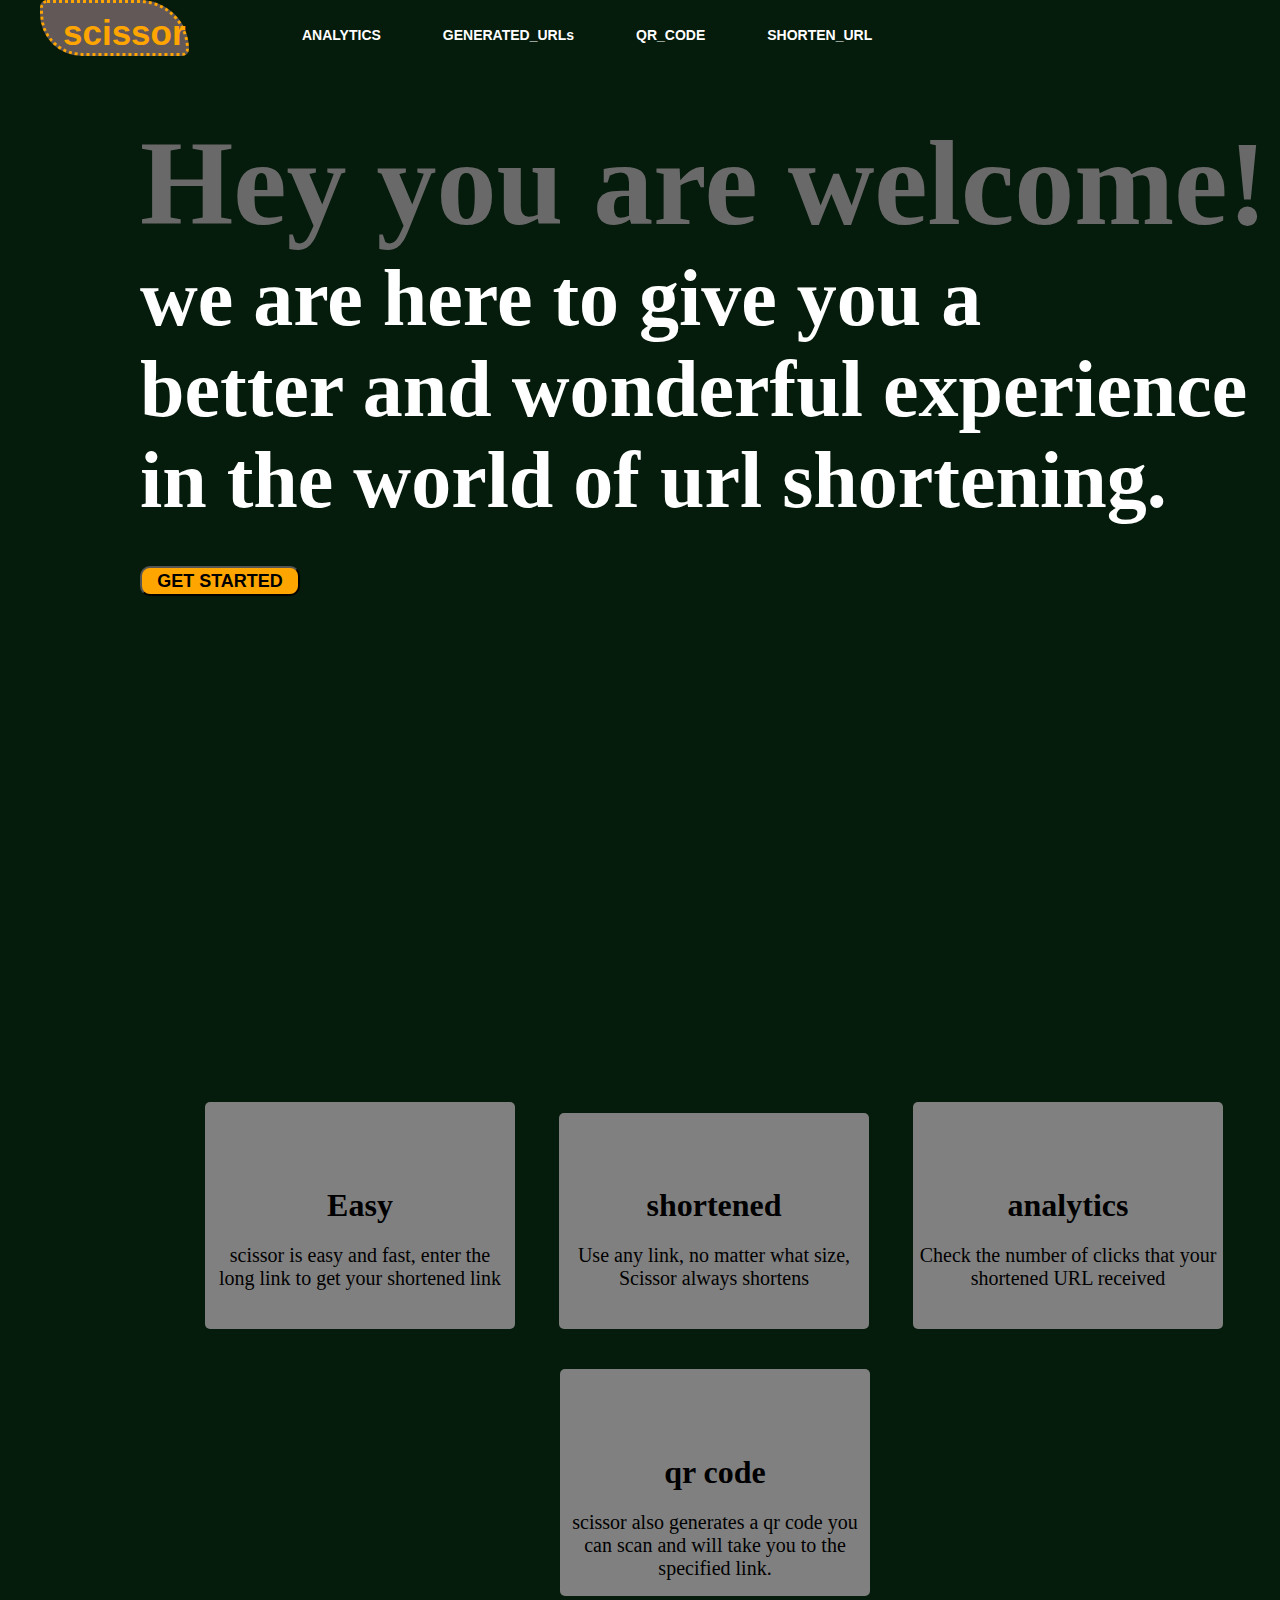
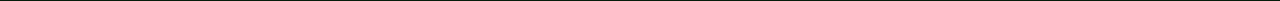
==== app/templates/index.html @ 4c2a50b7 "scissor" ====
<!DOCTYPE html>
<div lang="en">
<head>
    <meta charset="UTF-8">
    <title>Scissor</title>
    <link rel="stylesheet"
          type="text/css"
          href="{{ url_for('static', path='/css/style.css') }}">
          <link rel="stylesheet" href="https://cdnjs.cloudflare.com/ajax/libs/font-awesome/6.5.1/css/all.min.css" integrity="sha512-DTOQO9RWCH3ppGqcWaEA1BIZOC6xxalwEsw9c2QQeAIftl+Vegovlnee1c9QX4TctnWMn13TZye+giMm8e2LwA==" crossorigin="anonymous" referrerpolicy="no-referrer" />

          <style>
           *{
            margin: 0;
            padding: 0;
           }
           </style>
           <style>
            .main{
              width: 100%;
              background-position: center;
              background-size: cover;
              height: 109vh;  
            }
           </style>
        
           <style>
            .navbar{
                width: 1200px;
                height: 75px;
                margin: auto;
            }
           </style>
           <style>
            .icon{
                width: 200px;
                float: left;
                height: 70px;
            }
           </style>
           <style>
            .logo{
                color: orange;
                font-size: 35px;
                font-family: Arial;
                padding-left: 20px;
                float: left;
                padding-top: 10px;
                background-color:rgb(98, 88, 88);
                border-radius: 10px;
                border-bottom-left-radius: 60px;
                border-top-right-radius: 70px;
                border-style: dotted;
                
            }
           </style>
           <style>
           .menu{
            width: 400px;
            float: left;
            height: 70px;
           } 
           </style>
           <style>
            ul{
                float: left;
                display: flex;
                justify-content: center;
                align-content: center;
            }
           </style>
           <style>
            ul li{
                list-style: none;
                margin-left: 62px;
                margin-top: 27px;
                font-size: 14px;
            }
           </style>
           <style>
            ul li a{
                text-decoration: none;
                color:white;
                font-family: Arial;
                font-weight: bold;
                transition: 0.4s ease-in-out;
            }
           </style>
           <style>
            ul li a:hover{
                color: orange;
            }
           </style>
           <style>
            body{
                background-color:rgb(5, 27, 11);
            }
           </style>
           <style>
            .content{
                width: 1200px;
                height: auto;
                margin-left: 140px;
                color: white;
                position: relative;
                margin-top: 40px;
                font-size: 40px;
            }
           </style>
           <style>
            .content span{
                color:dimgray;
                font-size: 120px;
               
            }
           </style>
           <style>
            .content .cn{
                width: 160px;
                height: 30px;
                background:orange;
                
                margin-top: 40px;
                border-radius: 10px;
                cursor: pointer;
                font-size: 18px;
                font-weight: bold;

            }
           </style>
           <style>
            .content .cn a{
                text-decoration: none;
                color: black;
                transition: .3s ease;
            }
           </style>
           <style>
            .cn:hover{
             background-color: white;  
            }
           </style>
           <style type="text/css">
            .fa-thumbs-up{
            font-size: 70px;
            }
           </style>
           <style>
            .container{
                width: 1200px;
                  margin: 160px;
               margin-top: 500px;
                padding: 5px;
            }
           </style>
           <style>
              .fdv{
                background-color: grey;
                padding: 5px;
                width: 300px;
                border-radius: 5px;
                display: inline-block;
                margin-left: 40px;
            }
            
           </style>
           <style>
            .fdv h1{
                text-align: center;
                margin-bottom: 20px;
            }
           </style>
           <style>
            .fdv p{
                text-align: center;
                font-size: 20px;
                background-color:grey;
                color: black;
                height: 80px;
            }
           </style>
           <style>
              .sdv{
                background-color: white;
                padding: 5px;
                width: 300px;
                border-radius: 5px;
                display: inline-block;
                margin-left: 40px;
                background-color: grey;
            }
            
           </style>
           <style>
            .sdv h1{
                text-align: center;
                margin-bottom: 20px;
                
            }
           </style>
           <style>
            .sdv p{
                text-align: center;
                font-size: 20px;
                background-color:grey;
                color: black;
                height: 80px;
            }
           </style>
            <style>
                .tdv{
                  background-color:grey;
                  padding: 5px;
                  width: 300px;
                  border-radius: 5px;
                  display: inline-block;
                  margin-left: 40px;
              }
              
             </style>
             <style>
              .tdv h1{
                  text-align: center;
                  margin-bottom: 20px;
                 
              }
             </style>
             <style>
              .tdv p{
                  text-align: center;
                  font-size: 20px;
                  background-color: grey;
                  color: black;
                  height: 80px;
              }
             </style>
             <style>
                         .ldv{
                            background-color:grey;
                            padding: 5px;
                            width: 300px;
                            border-radius: 5px;
                            display: inline-block;
                            margin-left: 395px;
                            margin-top: 40px;
                            
                        }
                        
                       </style>
                       <style>
                        .ldv h1{
                            text-align: center;
                            margin-bottom: 20px;
                        }
                       </style>
                       <style>
                        .ldv p{
                            text-align: center;
                            font-size: 20px;
                            background-color: grey;
                            color: black;
                            height: 80px;

                        }
                       </style>
             
           
         
             <style>
                .fa-link{
                    margin-left: 110px;
                    margin-bottom: 30px;
                    font-size: 60px;
                
                }
             </style>
             <style>
                .fa-thumbs-up{
                    margin-left: 120px;
                    margin-bottom: 20px;
                }
             </style>
             <style>
                .fa-chart-simple{
                    margin-left: 120px;
                    margin-bottom: 20px;
                    font-size: 70px;  
                }
             </style>
             <style>
                .fa-qrcode{
                    margin-left: 120px;
                    margin-bottom: 20px;
                    font-size: 70px;

                }
             </style>
             



</head>
<body>
    
    <div class="main">
        <div class="navbar">
            <div class="icon">
            <h1 class="logo">scissor</h1>
            
            
            </div>

            
            <div class="menu">
                <ul>
                    <li><a href="/analytics/{short_url}">ANALYTICS</a></li>
                    <li><a href="/urls">GENERATED_URLs</a></li> 
                    <li><a href="/download-qrcode">QR_CODE</a></li>
                    <li><a href="/url">SHORTEN_URL</a></li>
                </ul>
            </div>
        
</div>
<div class="content">
<h1><span> Hey you are welcome!</span><br> we are here to give you a<br> better and wonderful experience <br> in the world of url shortening.</h1>
<button class="cn"><a href="/url">GET STARTED</a></button>
</div> 

<div class="container">
    <div class="fdv">
        <i class="fa-solid fa-thumbs-up"></i>
        <h1>Easy</h1>
            <p> scissor is easy and fast, enter the long link to get your shortened link</p>
            

    </div>
    <div class="sdv">
        <i class="fa-solid fa-link"></i>
        <h1> shortened</h1>
        <p>Use any link, no matter what size, Scissor always shortens</p>

    </div>
    <div class="tdv">
        <i class="fa-solid fa-chart-simple"></i>
        <h1>analytics </h1>
        <p>Check the number of clicks that your shortened URL received</p>

    </div>
    <div class="ldv">
        <i class="fa-solid fa-qrcode"></i>
        <h1>qr code</h1>
        <p>scissor also generates a qr code you can scan and will take you to the specified link. </p>

    </div>

</div>

</body>
</html>
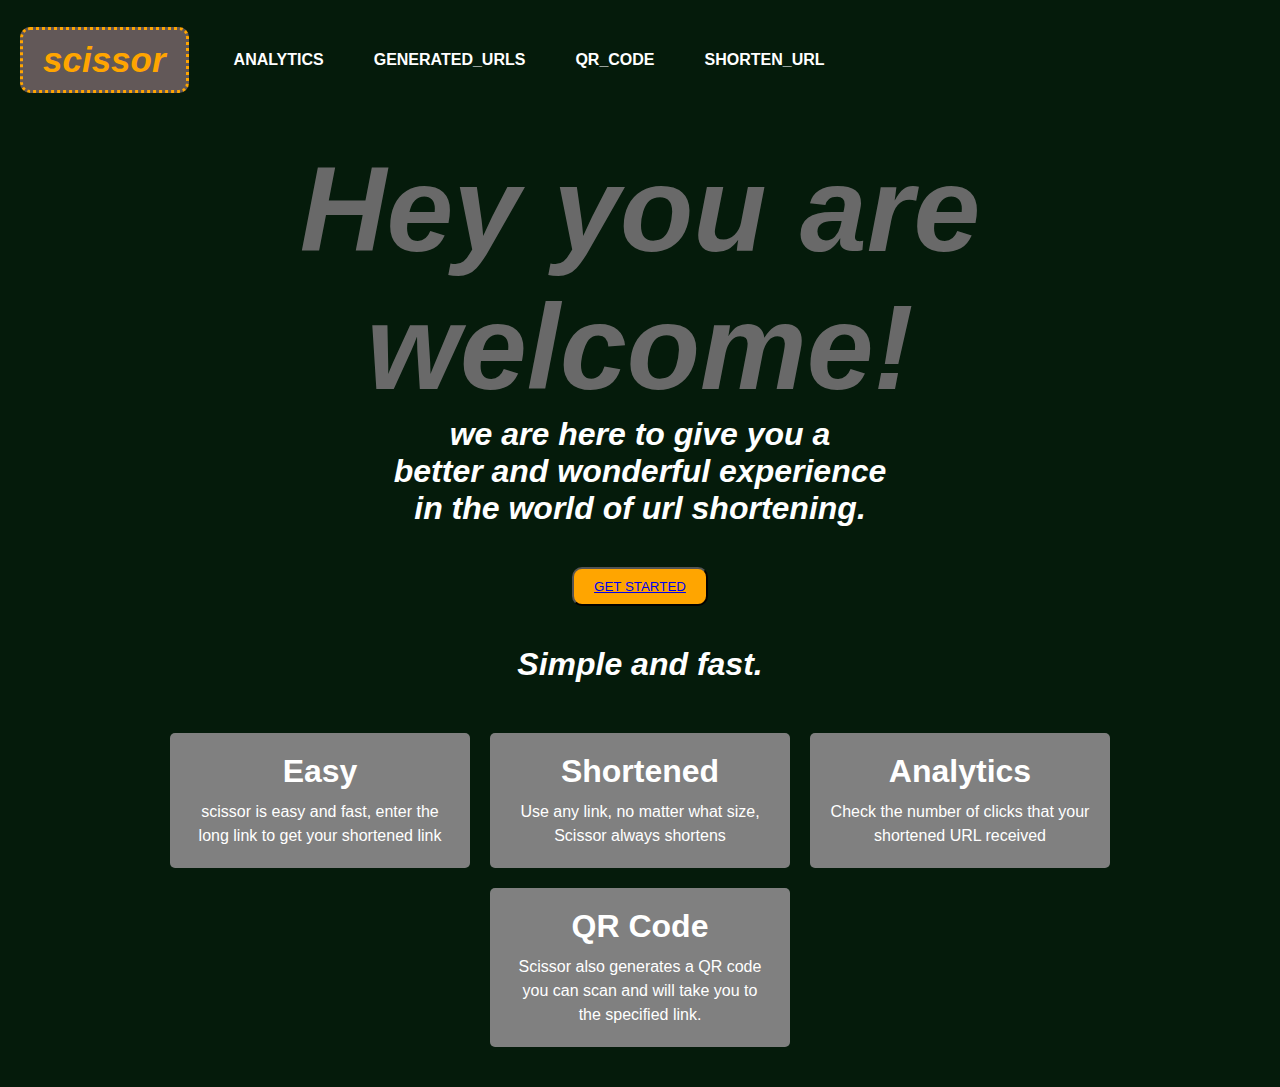
==== commit e27af887: "main" ====
--- a/app/templates/index.html
+++ b/app/templates/index.html
@@ -1,358 +1,245 @@
 <!DOCTYPE html>
-<div lang="en">
+<html lang="en">
 <head>
     <meta charset="UTF-8">
     <title>Scissor</title>
-    <link rel="stylesheet"
-          type="text/css"
-          href="{{ url_for('static', path='/css/style.css') }}">
-          <link rel="stylesheet" href="https://cdnjs.cloudflare.com/ajax/libs/font-awesome/6.5.1/css/all.min.css" integrity="sha512-DTOQO9RWCH3ppGqcWaEA1BIZOC6xxalwEsw9c2QQeAIftl+Vegovlnee1c9QX4TctnWMn13TZye+giMm8e2LwA==" crossorigin="anonymous" referrerpolicy="no-referrer" />
-
-          <style>
-           *{
+    <meta name="viewport" content="width=device-width, initial-scale=1.0">
+    <link rel="stylesheet" href="{{ url_for('static', path='/css/style.css') }}">
+    <link rel="stylesheet" href="https://cdnjs.cloudflare.com/ajax/libs/font-awesome/6.5.1/css/all.min.css" integrity="sha512-DTOQO9RWCH3ppGqcWaEA1BIZOC6xxalwEsw9c2QQeAIftl+Vegovlnee1c9QX4TctnWMn13TZye+giMm8e2LwA==" crossorigin="anonymous" referrerpolicy="no-referrer" />
+
+    <style>
+        * {
             margin: 0;
             padding: 0;
-           }
-           </style>
-           <style>
-            .main{
-              width: 100%;
-              background-position: center;
-              background-size: cover;
-              height: 109vh;  
-            }
-           </style>
-        
-           <style>
+            box-sizing: border-box;
+        }
+
+        body {
+            font-family: Arial, sans-serif;
+            background-color: #051b0b;
+            color: white;
+            font-size: 16px;
+           
+        }
+        .content h1{
+            font-style: oblique;
+        }
+        .main {
+            padding: 20px;
+        }
+
+        .navbar {
+            display: flex;
+            align-items: center;
+            justify-content: space-between;
+            margin-bottom: 20px;
+        }
+
+        .icon {
+            width: auto;
+            margin-right: 20px;
+        }
+
+        .logo {
+            color: orange;
+            font-size: 35px;
+            font-family: Impact, Haettenschweiler, 'Arial Narrow Bold', sans-serif;
+            background-color: rgb(98, 88, 88);
+            border-radius: 10px;
+            padding: 10px 20px;
+            border-style: dotted;
+            font-style: italic;
+        }
+
+        .menu {
+            flex: 1;
+            display: flex;
+            justify-content: flex-end;
+        }
+
+        .menu ul {
+            list-style: none;
+            display: flex;
+            margin-right: 500px;
+        }
+
+        .menu ul li {
+            
+            display: inline-block;
+            line-height: 80px;
+            margin:0 5px;
+        }
+
+        .menu ul li a {
+            text-decoration: none;
+            color: white;
+            font-weight: bold;
+            border-radius: 3px;
+            transition: color 0.4s ease-in-out;
+            text-transform: uppercase;
+           padding: 20px;
+        }
+
+        .menu ul li a:hover {
+            color: orange;
+        }
+
+        .content {
+            text-align: center;
+            padding: 20px;
+        }
+
+        .content h1 span {
+            color: dimgray;
+            font-size: 120px;
+        }
+
+        .content .cn {
+            display: inline-block;
+            margin-top: 40px;
+            padding: 10px 20px;
+            background: orange;
+            color: black;
+            text-decoration: none;
+            border-radius: 10px;
+            transition: background-color 0.3s ease;
+        }
+
+        .content .cn:hover {
+            background-color: white;
+        }
+
+        .container {
+            display: flex;
+            flex-wrap: wrap;
+            justify-content: center;
+            gap: 20px;
+            padding: 20px;
+        }
+
+        .box {
+            width: 300px;
+            padding: 20px;
+            background-color: grey;
+            border-radius: 5px;
+            text-align: center;
+        }
+
+        .box h1 {
+            margin-bottom: 10px;
+        }
+
+        .box p {
+            font-size: 16px;
+            line-height: 1.5;
+            background-color: grey;
+            color: white;
+        }
+.middle h3{
+    text-align: center;
+    font-size: xx-large;
+    padding-top: 20px;
+    padding-bottom: 30px;
+    font-style: italic;
+}
+      
+        @media (max-width: 768px){
             .navbar{
-                width: 1200px;
-                height: 75px;
-                margin: auto;
-            }
-           </style>
-           <style>
-            .icon{
-                width: 200px;
-                float: left;
-                height: 70px;
-            }
-           </style>
-           <style>
-            .logo{
-                color: orange;
-                font-size: 35px;
-                font-family: Arial;
-                padding-left: 20px;
-                float: left;
-                padding-top: 10px;
-                background-color:rgb(98, 88, 88);
-                border-radius: 10px;
-                border-bottom-left-radius: 60px;
-                border-top-right-radius: 70px;
-                border-style: dotted;
+                flex-direction: column;
+                align-items: center;
+            }
+
+            .logo {
+                margin-bottom: 10px;
+                padding-left: 50px;
+
+            }
+
+            .menu {
+                width: 2*5%;
+                margin-top: 20px;
+            }
+
+            .menu ul {
                 
-            }
-           </style>
-           <style>
-           .menu{
-            width: 400px;
-            float: left;
-            height: 70px;
-           } 
-           </style>
-           <style>
-            ul{
-                float: left;
-                display: flex;
-                justify-content: center;
-                align-content: center;
-            }
-           </style>
-           <style>
-            ul li{
-                list-style: none;
-                margin-left: 62px;
-                margin-top: 27px;
-                font-size: 14px;
-            }
-           </style>
-           <style>
-            ul li a{
-                text-decoration: none;
-                color:white;
-                font-family: Arial;
-                font-weight: bold;
-                transition: 0.4s ease-in-out;
-            }
-           </style>
-           <style>
-            ul li a:hover{
-                color: orange;
-            }
-           </style>
-           <style>
-            body{
-                background-color:rgb(5, 27, 11);
-            }
-           </style>
-           <style>
-            .content{
-                width: 1200px;
-                height: auto;
-                margin-left: 140px;
-                color: white;
-                position: relative;
-                margin-top: 40px;
-                font-size: 40px;
-            }
-           </style>
-           <style>
-            .content span{
-                color:dimgray;
-                font-size: 120px;
-               
-            }
-           </style>
-           <style>
-            .content .cn{
-                width: 160px;
-                height: 30px;
-                background:orange;
-                
-                margin-top: 40px;
-                border-radius: 10px;
-                cursor: pointer;
-                font-size: 18px;
-                font-weight: bold;
-
-            }
-           </style>
-           <style>
-            .content .cn a{
-                text-decoration: none;
-                color: black;
-                transition: .3s ease;
-            }
-           </style>
-           <style>
-            .cn:hover{
-             background-color: white;  
-            }
-           </style>
-           <style type="text/css">
-            .fa-thumbs-up{
-            font-size: 70px;
-            }
-           </style>
-           <style>
-            .container{
-                width: 1200px;
-                  margin: 160px;
-               margin-top: 500px;
-                padding: 5px;
-            }
-           </style>
-           <style>
-              .fdv{
-                background-color: grey;
-                padding: 5px;
-                width: 300px;
-                border-radius: 5px;
-                display: inline-block;
-                margin-left: 40px;
-            }
-            
-           </style>
-           <style>
-            .fdv h1{
-                text-align: center;
-                margin-bottom: 20px;
-            }
-           </style>
-           <style>
-            .fdv p{
-                text-align: center;
-                font-size: 20px;
-                background-color:grey;
-                color: black;
-                height: 80px;
-            }
-           </style>
-           <style>
-              .sdv{
-                background-color: white;
-                padding: 5px;
-                width: 300px;
-                border-radius: 5px;
-                display: inline-block;
-                margin-left: 40px;
-                background-color: grey;
-            }
-            
-           </style>
-           <style>
-            .sdv h1{
-                text-align: center;
-                margin-bottom: 20px;
-                
-            }
-           </style>
-           <style>
-            .sdv p{
-                text-align: center;
-                font-size: 20px;
-                background-color:grey;
-                color: black;
-                height: 80px;
-            }
-           </style>
-            <style>
-                .tdv{
-                  background-color:grey;
-                  padding: 5px;
-                  width: 300px;
-                  border-radius: 5px;
-                  display: inline-block;
-                  margin-left: 40px;
-              }
-              
-             </style>
-             <style>
-              .tdv h1{
-                  text-align: center;
-                  margin-bottom: 20px;
-                 
-              }
-             </style>
-             <style>
-              .tdv p{
-                  text-align: center;
-                  font-size: 20px;
-                  background-color: grey;
-                  color: black;
-                  height: 80px;
-              }
-             </style>
-             <style>
-                         .ldv{
-                            background-color:grey;
-                            padding: 5px;
-                            width: 300px;
-                            border-radius: 5px;
-                            display: inline-block;
-                            margin-left: 395px;
-                            margin-top: 40px;
-                            
-                        }
-                        
-                       </style>
-                       <style>
-                        .ldv h1{
-                            text-align: center;
-                            margin-bottom: 20px;
-                        }
-                       </style>
-                       <style>
-                        .ldv p{
-                            text-align: center;
-                            font-size: 20px;
-                            background-color: grey;
-                            color: black;
-                            height: 80px;
-
-                        }
-                       </style>
-             
+                margin-left: 500px;
+            }
+
+            .content {
+                margin-top: 20px;
+            }
+
+            .container {
+                padding: 7px;
+            }
+
+            .box {
+                width: calc(50% - 20px);
+            }
+
+            .menu ul li a {
+                padding: -0px;
+            }
            
-         
-             <style>
-                .fa-link{
-                    margin-left: 110px;
-                    margin-bottom: 30px;
-                    font-size: 60px;
-                
-                }
-             </style>
-             <style>
-                .fa-thumbs-up{
-                    margin-left: 120px;
-                    margin-bottom: 20px;
-                }
-             </style>
-             <style>
-                .fa-chart-simple{
-                    margin-left: 120px;
-                    margin-bottom: 20px;
-                    font-size: 70px;  
-                }
-             </style>
-             <style>
-                .fa-qrcode{
-                    margin-left: 120px;
-                    margin-bottom: 20px;
-                    font-size: 70px;
-
-                }
-             </style>
-             
-
-
-
+            }
+
+
+    </style>
 </head>
 <body>
-    
     <div class="main">
+        </label></nav>
         <div class="navbar">
             <div class="icon">
-            <h1 class="logo">scissor</h1>
-            
-            
-            </div>
-
-            
+                <h1 class="logo">scissor</h1>
+            </div>
             <div class="menu">
                 <ul>
-                    <li><a href="/analytics/{short_url}">ANALYTICS</a></li>
-                    <li><a href="/urls">GENERATED_URLs</a></li> 
+                    <li><a href="/analytics_form">ANALYTICS</a></li>
+                    <li><a href="/urls">GENERATED_URLs</a></li>
                     <li><a href="/download-qrcode">QR_CODE</a></li>
                     <li><a href="/url">SHORTEN_URL</a></li>
                 </ul>
-            </div>
+                
+            </div>
+        </div>
+        <div class="content">
+            <h1><span> Hey you are welcome!</span><br> we are here to give you a<br> better and wonderful experience <br> in the world of url shortening.</h1>
+            <button class="cn"><a href="/url">GET STARTED</a></button>
+        </div>
+
+<div class="middle">
+    <h3>Simple and fast. </h3>
+    
+</div>
         
-</div>
-<div class="content">
-<h1><span> Hey you are welcome!</span><br> we are here to give you a<br> better and wonderful experience <br> in the world of url shortening.</h1>
-<button class="cn"><a href="/url">GET STARTED</a></button>
-</div> 
-
-<div class="container">
-    <div class="fdv">
-        <i class="fa-solid fa-thumbs-up"></i>
-        <h1>Easy</h1>
-            <p> scissor is easy and fast, enter the long link to get your shortened link</p>
-            
-
+
+
+
+        <div class="container">
+            <div class="box">
+                <i class="fas fa-thumbs-up"></i>
+                <h1>Easy</h1>
+                <p>scissor is easy and fast, enter the long link to get your shortened link</p>
+            </div>
+            <div class="box">
+                <i class="fas fa-link"></i>
+                <h1>Shortened</h1>
+                <p>Use any link, no matter what size, Scissor always shortens</p>
+            </div>
+            <div class="box">
+                <i class="fas fa-chart-simple"></i>
+                <h1>Analytics</h1>
+                <p>Check the number of clicks that your shortened URL received</p>
+            </div>
+            <div class="box">
+                <i class="fas fa-qrcode"></i>
+                <h1>QR Code</h1>
+                <p>Scissor also generates a QR code you can scan and will take you to the specified link.</p>
+            </div>
+        </div>
     </div>
-    <div class="sdv">
-        <i class="fa-solid fa-link"></i>
-        <h1> shortened</h1>
-        <p>Use any link, no matter what size, Scissor always shortens</p>
-
-    </div>
-    <div class="tdv">
-        <i class="fa-solid fa-chart-simple"></i>
-        <h1>analytics </h1>
-        <p>Check the number of clicks that your shortened URL received</p>
-
-    </div>
-    <div class="ldv">
-        <i class="fa-solid fa-qrcode"></i>
-        <h1>qr code</h1>
-        <p>scissor also generates a qr code you can scan and will take you to the specified link. </p>
-
-    </div>
-
-</div>
-
 </body>
-</html>+</html>
+
+
